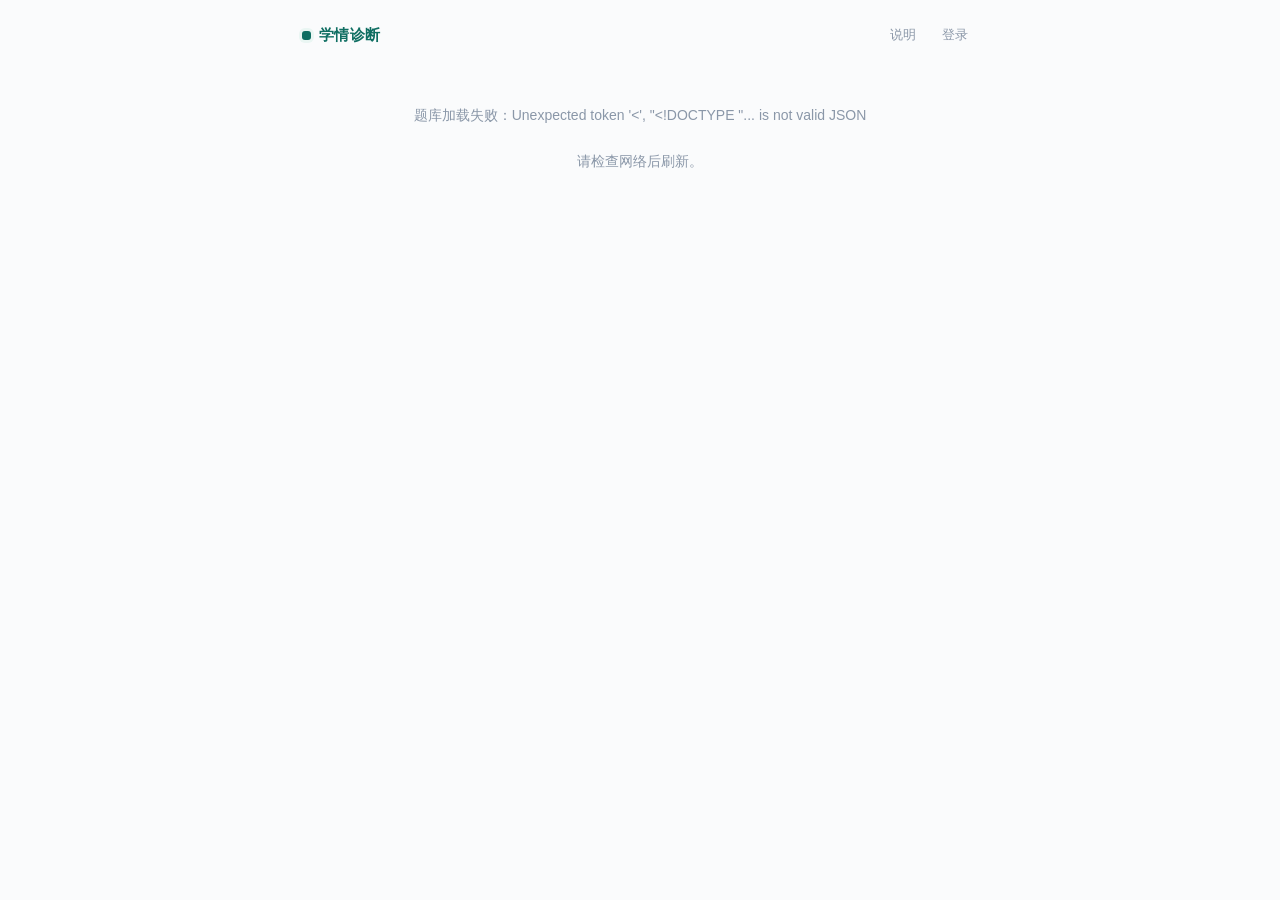
==== index.html @ 9cb0c368 "feat: 学情诊断首版 - 自建 UI：一屏一件事（选范围 → 答题 → 报告） - 沿用上游 cn-math-taxonomy 题库与诊断引擎 - 分享码：deflate + base64url，" ====
<!DOCTYPE html>
<html lang="zh-CN">
<head>
<meta charset="utf-8">
<meta name="viewport" content="width=device-width, initial-scale=1, viewport-fit=cover">
<title>学情诊断 · 中小学知识图谱</title>
<meta name="description" content="选一个章节，做几道题，顺着先修关系找到真正的薄弱根因，生成可分享的学习报告。">
<link rel="icon" href="data:image/svg+xml,%3Csvg xmlns='http://www.w3.org/2000/svg' viewBox='0 0 32 32'%3E%3Crect width='32' height='32' rx='8' fill='%230f6e62'/%3E%3Cpath d='M9 21V11h3.2l3.3 6 3.3-6H22v10h-2.6v-5.6l-2.6 4.8h-2.1l-2.6-4.8V21z' fill='white'/%3E%3C/svg%3E">
<link rel="stylesheet" href="assets/style.css">
</head>
<body>
<div id="bar"></div>

<div class="wrap">
  <div class="top">
    <div class="brand" id="home"><span class="dot"></span>学情诊断</div>
    <div class="right">
      <button class="linkbtn" id="btn-about">说明</button>
      <button class="linkbtn" id="btn-ac">登录</button>
    </div>
  </div>

  <!-- 加载 -->
  <div class="view on" id="v-load">
    <div class="loading"><div class="spin"></div>正在准备题库…</div>
  </div>

  <!-- 开始 -->
  <div class="view" id="v-home">
    <div class="hero">
      <h1>先找到卡在哪，<br>再决定练什么。</h1>
      <p>选一个章节做几道题。答错会顺着先修关系往回追，直到找到真正不会的那个点。</p>
    </div>

    <div class="sect">
      <div class="lbl">科目</div>
      <div class="subs" id="subs"></div>
    </div>

    <div class="sect">
      <div class="lbl">年级</div>
      <div class="grades" id="grades"></div>
    </div>

    <div class="sect" id="sect-chap" style="display:none">
      <div class="lbl">章节</div>
      <div class="chaps" id="chaps"></div>
    </div>

    <div class="cta">
      <button class="btn" id="btn-start" disabled>开始诊断</button>
      <div class="hint" id="hint">先选科目和年级</div>
    </div>
  </div>

  <!-- 答题 -->
  <div class="view" id="v-quiz">
    <div class="qwrap">
      <div class="qmeta">
        <span id="q-prog">第 1 题</span>
        <span class="chip" id="q-topic"></span>
      </div>
      <div class="qcard">
        <div class="qtopic" id="q-from"></div>
        <div class="qtext" id="q-text"></div>
        <div id="q-input"></div>
        <div class="acts" id="q-acts"></div>
        <div id="q-fb"></div>
      </div>
    </div>
  </div>

  <!-- 报告 -->
  <div class="view" id="v-report">
    <div class="rwrap" id="report"></div>
  </div>
</div>

<div class="toast" id="toast"></div>

<script src="assets/engine.js"></script>
<script src="assets/share.js"></script>
<script src="assets/app.js"></script>
</body>
</html>
---- assets/style.css ----
/* ============================================================
   数学知识图谱 · 样式
   设计原则：一屏一件事。留白优先，颜色克制，动效只服务于「理解当前在哪一步」。
   ============================================================ */

:root {
  --ink: #12181f;
  --ink-2: #48566a;
  --ink-3: #8a97a8;
  --line: #e6eaf0;
  --bg: #fafbfc;
  --card: #ffffff;
  --brand: #0f6e62;
  --brand-2: #149c8b;
  --brand-soft: #eaf6f3;
  --ok: #15803d;
  --ok-soft: #e8f6ec;
  --warn: #b45309;
  --warn-soft: #fdf3e3;
  --bad: #b91c1c;
  --bad-soft: #fdeceb;
  --r: 16px;
  --shadow: 0 1px 2px rgba(18,24,31,.04), 0 8px 28px rgba(18,24,31,.06);
  --shadow-lg: 0 4px 12px rgba(18,24,31,.06), 0 24px 60px rgba(18,24,31,.10);
  --serif: "Songti SC", "Noto Serif CJK SC", "Source Han Serif SC", serif;
}

* { box-sizing: border-box; -webkit-tap-highlight-color: transparent; }

html, body {
  margin: 0; padding: 0;
  background: var(--bg);
  color: var(--ink);
  font-family: -apple-system, BlinkMacSystemFont, "PingFang SC", "Hiragino Sans GB",
               "Microsoft YaHei", "Helvetica Neue", Arial, sans-serif;
  font-size: 16px; line-height: 1.65;
  -webkit-font-smoothing: antialiased;
}

/* 顶部极细进度条：答题时唯一的方向感来源 */
#bar {
  position: fixed; top: 0; left: 0; height: 2px; width: 0;
  background: linear-gradient(90deg, var(--brand), var(--brand-2));
  transition: width .45s cubic-bezier(.4,0,.2,1);
  z-index: 100;
}

.wrap { max-width: 720px; margin: 0 auto; padding: 0 22px; }

/* 顶部栏 */
.top {
  display: flex; align-items: center; justify-content: space-between;
  padding: 20px 0 4px;
}
.brand {
  font-size: 15px; font-weight: 600; letter-spacing: .02em; color: var(--brand);
  display: flex; align-items: center; gap: 8px; cursor: pointer;
}
.brand .dot {
  width: 9px; height: 9px; border-radius: 3px; background: var(--brand);
  box-shadow: 0 0 0 3px var(--brand-soft);
}
.top .right { display: flex; align-items: center; gap: 6px; }
.linkbtn {
  background: none; border: none; color: var(--ink-3); font-size: 13px;
  cursor: pointer; padding: 6px 10px; border-radius: 8px; font-family: inherit;
}
.linkbtn:hover { background: #f0f2f5; color: var(--ink-2); }

/* ---------- 视图切换 ---------- */
.view { display: none; animation: rise .38s cubic-bezier(.16,1,.3,1); }
.view.on { display: block; }
@keyframes rise {
  from { opacity: 0; transform: translateY(14px); }
  to   { opacity: 1; transform: none; }
}

/* ---------- 首页 ---------- */
.hero { padding: 44px 0 30px; }
.hero h1 {
  font-family: var(--serif);
  font-size: 34px; line-height: 1.35; font-weight: 600;
  margin: 0 0 12px; letter-spacing: -.01em;
}
.hero p { margin: 0; color: var(--ink-2); font-size: 15px; }

.sect { margin: 30px 0 0; }
.sect > .lbl {
  font-size: 12px; letter-spacing: .12em; color: var(--ink-3);
  text-transform: uppercase; margin-bottom: 12px; font-weight: 600;
}

/* 科目卡 */
.subs { display: grid; grid-template-columns: repeat(2, 1fr); gap: 12px; }
.sub {
  background: var(--card); border: 1px solid var(--line); border-radius: var(--r);
  padding: 18px; cursor: pointer; transition: all .2s ease; position: relative; overflow: hidden;
}
.sub:hover { border-color: var(--brand-2); transform: translateY(-2px); box-shadow: var(--shadow); }
.sub.on { border-color: var(--brand); background: var(--brand-soft); }
.sub .n { font-size: 19px; font-weight: 600; margin-bottom: 3px; font-family: var(--serif); }
.sub .c { font-size: 12.5px; color: var(--ink-3); }
.sub .badge {
  position: absolute; top: 14px; right: 14px; font-size: 11px;
  color: var(--brand); background: #fff; padding: 2px 7px; border-radius: 20px;
}

/* 年级条 */
.grades { display: flex; flex-wrap: wrap; gap: 8px; }
.g {
  padding: 8px 15px; border-radius: 22px; border: 1px solid var(--line);
  background: #fff; font-size: 14px; cursor: pointer; transition: all .18s;
  font-family: inherit; color: var(--ink-2);
}
.g:hover { border-color: var(--brand-2); color: var(--brand); }
.g.on { background: var(--brand); border-color: var(--brand); color: #fff; font-weight: 500; }

/* 章列表 */
.chaps { display: flex; flex-direction: column; gap: 8px; max-height: 340px; overflow-y: auto; padding-right: 4px; }
.chaps::-webkit-scrollbar { width: 5px; }
.chaps::-webkit-scrollbar-thumb { background: #d8dee7; border-radius: 3px; }
.ch {
  display: flex; align-items: center; gap: 12px; padding: 13px 15px;
  border: 1px solid var(--line); border-radius: 12px; background: #fff;
  cursor: pointer; transition: all .18s; text-align: left; font-family: inherit; font-size: 14px;
  color: var(--ink);
}
.ch:hover { border-color: var(--brand-2); background: #fbfdfd; }
.ch .idx { color: var(--ink-3); font-size: 12px; min-width: 20px; }
.ch .nm { flex: 1; }
.ch .ct { font-size: 12px; color: var(--ink-3); }

.cta {
  margin: 32px 0 60px; text-align: center;
}
.btn {
  background: var(--brand); color: #fff; border: none; border-radius: 30px;
  padding: 15px 44px; font-size: 16px; font-weight: 500; cursor: pointer;
  font-family: inherit; box-shadow: 0 6px 20px rgba(15,110,98,.24);
  transition: all .2s; letter-spacing: .02em;
}
.btn:hover { transform: translateY(-1px); box-shadow: 0 10px 28px rgba(15,110,98,.3); }
.btn:active { transform: none; }
.btn:disabled { background: #c8d0d8; box-shadow: none; cursor: not-allowed; transform: none; }
.btn.ghost {
  background: #fff; color: var(--brand); border: 1px solid var(--brand);
  box-shadow: none; padding: 13px 30px; font-size: 15px;
}
.btn.sm { padding: 10px 24px; font-size: 14px; }

.hint { font-size: 13px; color: var(--ink-3); margin-top: 14px; }

/* ---------- 答题 ---------- */
.qwrap { padding: 30px 0 60px; min-height: 78vh; display: flex; flex-direction: column; }
.qmeta { display: flex; align-items: center; justify-content: space-between; font-size: 12.5px; color: var(--ink-3); margin-bottom: 20px; }
.qmeta .chip { background: var(--brand-soft); color: var(--brand); padding: 3px 11px; border-radius: 20px; font-size: 12px; }

.qcard { background: #fff; border-radius: 20px; padding: 34px 30px; box-shadow: var(--shadow); flex: 1; display: flex; flex-direction: column; }
.qtopic { font-size: 12.5px; color: var(--brand); margin-bottom: 14px; font-weight: 500; }
.qtext { font-size: 21px; line-height: 1.6; margin: 0 0 26px; font-family: var(--serif); font-weight: 500; }

.ans {
  width: 100%; border: 1.5px solid var(--line); border-radius: 12px;
  padding: 14px 16px; font-size: 16px; font-family: inherit; color: var(--ink);
  outline: none; transition: border-color .18s; background: #fcfdfe;
}
.ans:focus { border-color: var(--brand); background: #fff; }
.ans::placeholder { color: #b6bfcb; }

/* 判断题的快速选项 */
.opts { display: flex; flex-direction: column; gap: 9px; margin-bottom: 8px; }
.opt {
  padding: 13px 17px; border: 1.5px solid var(--line); border-radius: 12px;
  background: #fff; cursor: pointer; font-size: 15px; text-align: left;
  font-family: inherit; color: var(--ink); transition: all .16s;
}
.opt:hover { border-color: var(--brand-2); background: #fbfdfd; }

.acts { display: flex; gap: 10px; margin-top: 22px; }
.acts .btn { flex: 1; }
.btn.minor { background: #fff; color: var(--ink-2); border: 1px solid var(--line); box-shadow: none; }
.btn.minor:hover { background: #f5f7f9; }

/* 判分反馈 */
.fb {
  margin-top: 20px; padding: 15px 17px; border-radius: 12px; font-size: 14.5px;
  animation: rise .3s ease;
}
.fb.ok { background: var(--ok-soft); color: var(--ok); }
.fb.no { background: var(--bad-soft); color: var(--bad); }
.fb .why { display: block; margin-top: 6px; font-size: 13.5px; opacity: .88; }

/* ---------- 报告 ---------- */
.rwrap { padding: 30px 0 70px; }
.rhead { text-align: center; margin-bottom: 34px; }
.rhead h2 { font-family: var(--serif); font-size: 27px; margin: 0 0 8px; font-weight: 600; }
.rhead .sub2 { color: var(--ink-3); font-size: 13.5px; }

/* 环形总览 */
.ring {
  display: flex; align-items: center; justify-content: center; gap: 34px;
  background: #fff; border-radius: 20px; padding: 28px; box-shadow: var(--shadow); margin-bottom: 20px;
  flex-wrap: wrap;
}
.ring svg { flex-shrink: 0; }
.ring .rnum { font-size: 30px; font-weight: 600; font-family: var(--serif); }
.ring .rlbl { font-size: 12px; color: var(--ink-3); }

.legend { display: flex; flex-direction: column; gap: 11px; min-width: 150px; }
.lg { display: flex; align-items: center; gap: 9px; font-size: 13.5px; }
.lg i { width: 9px; height: 9px; border-radius: 50%; display: block; }
.lg .v { margin-left: auto; font-weight: 600; font-variant-numeric: tabular-nums; }

/* 路径 */
.card { background: #fff; border-radius: 20px; padding: 26px; box-shadow: var(--shadow); margin-bottom: 18px; }
.card h3 { font-size: 15px; margin: 0 0 4px; font-weight: 600; display: flex; align-items: center; gap: 8px; }
.card .cap { font-size: 12.5px; color: var(--ink-3); margin: 0 0 18px; }

.steps { display: flex; flex-direction: column; gap: 2px; }
.step {
  display: flex; gap: 14px; padding: 13px 0; position: relative;
  border-bottom: 1px solid #f2f4f7;
}
.step:last-child { border-bottom: none; }
.step .no {
  width: 24px; height: 24px; border-radius: 50%; flex-shrink: 0;
  display: flex; align-items: center; justify-content: center;
  font-size: 11.5px; font-weight: 600; margin-top: 2px;
}
.step .bd { flex: 1; min-width: 0; }
.step .nm { font-size: 14.5px; font-weight: 500; }
.step .ds { font-size: 12.5px; color: var(--ink-3); margin-top: 2px; }
.step .tag {
  font-size: 11px; padding: 2px 8px; border-radius: 20px; margin-left: 8px;
  vertical-align: middle; font-weight: 500;
}
.step .gd { font-size: 11.5px; color: var(--ink-3); flex-shrink: 0; margin-top: 4px; }

.w  { background: var(--bad-soft); color: var(--bad); }
.s  { background: var(--warn-soft); color: var(--warn); }
.m  { background: var(--ok-soft); color: var(--ok); }
.u  { background: #eef1f5; color: var(--ink-3); }

/* 分享 */
.sharebox { background: #fff; border-radius: 20px; padding: 26px; box-shadow: var(--shadow); text-align: center; }
.sharebox input {
  width: 100%; padding: 12px 14px; border: 1px solid var(--line); border-radius: 10px;
  font-size: 12.5px; font-family: ui-monospace, monospace; color: var(--ink-2);
  background: #fafbfc; margin: 14px 0;
}

.toast {
  position: fixed; left: 50%; bottom: 34px; transform: translateX(-50%) translateY(20px);
  background: var(--ink); color: #fff; padding: 11px 22px; border-radius: 24px;
  font-size: 14px; opacity: 0; pointer-events: none; transition: all .28s; z-index: 200;
  box-shadow: 0 8px 24px rgba(0,0,0,.18);
}
.toast.on { opacity: 1; transform: translateX(-50%) translateY(0); }

/* 加载 */
.loading { text-align: center; padding: 90px 0; color: var(--ink-3); font-size: 14px; }
.spin {
  width: 26px; height: 26px; border: 2px solid var(--line); border-top-color: var(--brand);
  border-radius: 50%; margin: 0 auto 16px; animation: sp .8s linear infinite;
}
@keyframes sp { to { transform: rotate(360deg); } }

.empty { text-align: center; padding: 50px 20px; color: var(--ink-3); font-size: 14px; }

@media (max-width: 560px) {
  .hero h1 { font-size: 27px; }
  .subs { grid-template-columns: 1fr; }
  .ring { gap: 20px; padding: 22px; }
  .qtext { font-size: 19px; }
  .qcard { padding: 26px 20px; }
  .wrap { padding: 0 16px; }
}

@media print {
  .top, .sharebox, .cta, .acts { display: none !important; }
  .card { box-shadow: none; border: 1px solid var(--line); }
}
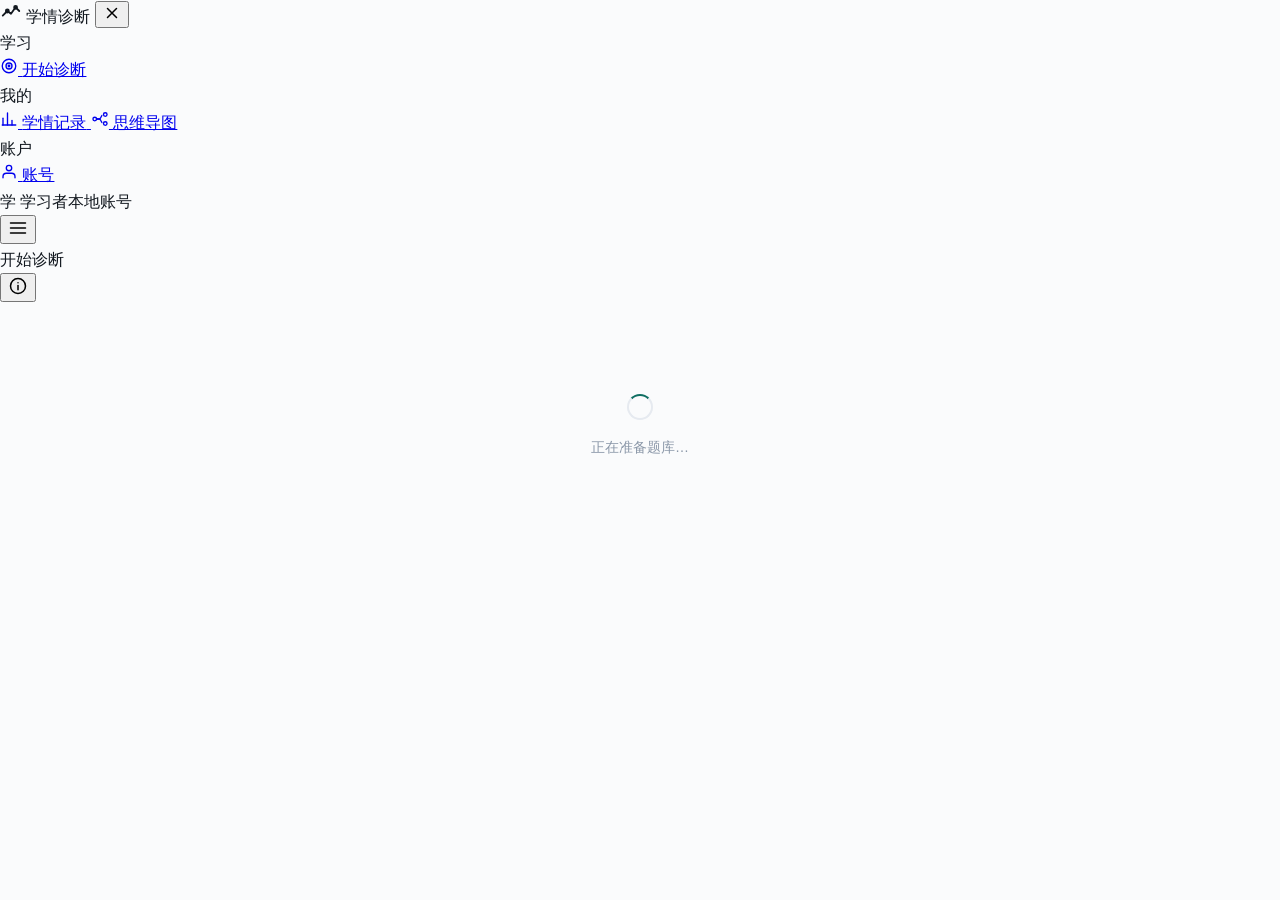
==== commit eb9d98db: "界面重构：Drive 风格侧边栏 + 学情记录/思维导图/账号三个页面" ====
--- a/index.html
+++ b/index.html
@@ -9,71 +9,211 @@
 <link rel="stylesheet" href="assets/style.css">
 </head>
 <body>
-<div id="bar"></div>
-
-<div class="wrap">
-  <div class="top">
-    <div class="brand" id="home"><span class="dot"></span>学情诊断</div>
-    <div class="right">
-      <button class="linkbtn" id="btn-about">说明</button>
-      <button class="linkbtn" id="btn-ac">登录</button>
-    </div>
-  </div>
-
-  <!-- 加载 -->
-  <div class="view on" id="v-load">
-    <div class="loading"><div class="spin"></div>正在准备题库…</div>
-  </div>
-
-  <!-- 开始 -->
-  <div class="view" id="v-home">
-    <div class="hero">
-      <h1>先找到卡在哪，<br>再决定练什么。</h1>
-      <p>选一个章节做几道题。答错会顺着先修关系往回追，直到找到真正不会的那个点。</p>
-    </div>
-
-    <div class="sect">
-      <div class="lbl">科目</div>
-      <div class="subs" id="subs"></div>
-    </div>
-
-    <div class="sect">
-      <div class="lbl">年级</div>
-      <div class="grades" id="grades"></div>
-    </div>
-
-    <div class="sect" id="sect-chap" style="display:none">
-      <div class="lbl">章节</div>
-      <div class="chaps" id="chaps"></div>
-    </div>
-
-    <div class="cta">
-      <button class="btn" id="btn-start" disabled>开始诊断</button>
-      <div class="hint" id="hint">先选科目和年级</div>
-    </div>
-  </div>
-
-  <!-- 答题 -->
-  <div class="view" id="v-quiz">
-    <div class="qwrap">
-      <div class="qmeta">
-        <span id="q-prog">第 1 题</span>
-        <span class="chip" id="q-topic"></span>
-      </div>
-      <div class="qcard">
-        <div class="qtopic" id="q-from"></div>
-        <div class="qtext" id="q-text"></div>
-        <div id="q-input"></div>
-        <div class="acts" id="q-acts"></div>
-        <div id="q-fb"></div>
-      </div>
-    </div>
-  </div>
-
-  <!-- 报告 -->
-  <div class="view" id="v-report">
-    <div class="rwrap" id="report"></div>
-  </div>
+<div class="app">
+
+  <!-- ===== 侧边栏 ===== -->
+  <aside class="sidebar" id="sidebar">
+    <div class="sidebar-header">
+      <span class="sidebar-logo">
+        <svg viewBox="0 0 24 24" width="22" height="22" fill="none" stroke="currentColor" stroke-width="2" stroke-linecap="round" stroke-linejoin="round">
+          <path d="M3 17l5-5 4 3 5-7 4 4"></path>
+          <circle cx="8" cy="12" r="1.6"></circle>
+          <circle cx="17" cy="8" r="1.6"></circle>
+        </svg>
+      </span>
+      <span class="sidebar-title">学情诊断</span>
+      <button class="sb-close" id="sb-close" aria-label="关闭菜单">
+        <svg viewBox="0 0 24 24" width="18" height="18" fill="none" stroke="currentColor" stroke-width="2" stroke-linecap="round"><path d="M18 6L6 18M6 6l12 12"></path></svg>
+      </button>
+    </div>
+
+    <nav class="sidebar-nav">
+      <div class="nav-section">
+        <div class="nav-section-title">学习</div>
+        <a class="nav-item" href="#/home" data-view="home">
+          <span class="nav-icon"><svg viewBox="0 0 24 24" width="18" height="18" fill="none" stroke="currentColor" stroke-width="1.8" stroke-linecap="round" stroke-linejoin="round"><circle cx="12" cy="12" r="9"></circle><circle cx="12" cy="12" r="4"></circle><circle cx="12" cy="12" r="1"></circle></svg></span>
+          <span>开始诊断</span>
+        </a>
+      </div>
+
+      <div class="nav-section">
+        <div class="nav-section-title">我的</div>
+        <a class="nav-item" href="#/records" data-view="records">
+          <span class="nav-icon"><svg viewBox="0 0 24 24" width="18" height="18" fill="none" stroke="currentColor" stroke-width="1.8" stroke-linecap="round" stroke-linejoin="round"><path d="M4 20V11"></path><path d="M10 20V4"></path><path d="M16 20v-6"></path><path d="M21 20H3"></path></svg></span>
+          <span>学情记录</span>
+          <span class="nav-badge" id="nav-badge-rec" hidden>0</span>
+        </a>
+        <a class="nav-item" href="#/mind" data-view="mind">
+          <span class="nav-icon"><svg viewBox="0 0 24 24" width="18" height="18" fill="none" stroke="currentColor" stroke-width="1.8" stroke-linecap="round" stroke-linejoin="round"><circle cx="5" cy="12" r="2.4"></circle><circle cx="19" cy="6" r="2.4"></circle><circle cx="19" cy="18" r="2.4"></circle><path d="M7.4 12h3.3c1.2 0 1.8-.6 2.2-1.6l1.6-3"></path><path d="M7.4 12h3.3c1.2 0 1.8.6 2.2 1.6l1.6 3"></path></svg></span>
+          <span>思维导图</span>
+        </a>
+      </div>
+
+      <div class="nav-section">
+        <div class="nav-section-title">账户</div>
+        <a class="nav-item" href="#/account" data-view="account">
+          <span class="nav-icon"><svg viewBox="0 0 24 24" width="18" height="18" fill="none" stroke="currentColor" stroke-width="1.8" stroke-linecap="round" stroke-linejoin="round"><path d="M20 21v-1.5A4.5 4.5 0 0 0 15.5 15h-7A4.5 4.5 0 0 0 4 19.5V21"></path><circle cx="12" cy="8" r="3.6"></circle></svg></span>
+          <span>账号</span>
+        </a>
+      </div>
+    </nav>
+
+    <div class="sidebar-footer">
+      <div class="user-info" id="sb-user" title="在账号页里改昵称">
+        <span class="avatar" id="sb-avatar">学</span>
+        <span class="u-txt"><span class="user-name" id="sb-name">学习者</span><span class="user-login" id="sb-sub">本地账号</span></span>
+      </div>
+    </div>
+  </aside>
+  <div class="sidebar-overlay" id="overlay"></div>
+
+  <!-- ===== 主区 ===== -->
+  <main class="main">
+    <div class="toolbar">
+      <button class="icon-btn sb-toggle" id="sb-toggle" aria-label="菜单">
+        <svg viewBox="0 0 24 24" width="20" height="20" fill="none" stroke="currentColor" stroke-width="1.8" stroke-linecap="round"><path d="M3 6h18M3 12h18M3 18h18"></path></svg>
+      </button>
+      <div class="crumb" id="crumb">开始诊断</div>
+      <div class="tb-right">
+        <button class="icon-btn" id="btn-about" aria-label="说明">
+          <svg viewBox="0 0 24 24" width="20" height="20" fill="none" stroke="currentColor" stroke-width="1.8" stroke-linecap="round" stroke-linejoin="round"><circle cx="12" cy="12" r="9"></circle><path d="M12 16.5v-5"></path><path d="M12 8.2h.01"></path></svg>
+        </button>
+      </div>
+    </div>
+
+    <div class="content" id="content">
+      <div id="bar"></div>
+
+      <!-- 加载 -->
+      <div class="view on" id="v-load">
+        <div class="loading"><div class="spin"></div>正在准备题库…</div>
+      </div>
+
+      <!-- 诊断首页 -->
+      <div class="view" id="v-home">
+        <div class="hero">
+          <h1>先找到卡在哪，<br>再决定练什么。</h1>
+          <p>选一个章节做几道题。答错会顺着先修关系往回追，直到找到真正不会的那个点。</p>
+        </div>
+
+        <div class="sect">
+          <div class="lbl">科目</div>
+          <div class="subs" id="subs"></div>
+        </div>
+
+        <div class="sect">
+          <div class="lbl">年级</div>
+          <div class="grades" id="grades"></div>
+        </div>
+
+        <div class="sect" id="sect-chap" style="display:none">
+          <div class="lbl">章节</div>
+          <div class="chaps" id="chaps"></div>
+        </div>
+
+        <div class="cta">
+          <button class="btn" id="btn-start" disabled>开始诊断</button>
+          <div class="hint" id="hint">先选科目和年级</div>
+        </div>
+      </div>
+
+      <!-- 答题 -->
+      <div class="view" id="v-quiz">
+        <div class="qwrap">
+          <div class="qmeta">
+            <span id="q-prog">第 1 题</span>
+            <span class="chip" id="q-topic"></span>
+          </div>
+          <div class="qcard">
+            <div class="qtopic" id="q-from"></div>
+            <div class="qtext" id="q-text"></div>
+            <div id="q-input"></div>
+            <div class="acts" id="q-acts"></div>
+            <div id="q-fb"></div>
+          </div>
+        </div>
+      </div>
+
+      <!-- 报告 -->
+      <div class="view" id="v-report">
+        <div class="rwrap" id="report"></div>
+      </div>
+
+      <!-- 学情记录 -->
+      <div class="view" id="v-records">
+        <div class="page-head">
+          <h2>我的学情记录</h2>
+          <p class="cap">每次诊断结束会自动存到这里，只保存在你自己的浏览器里。</p>
+        </div>
+        <div id="rec-list"></div>
+      </div>
+
+      <!-- 思维导图 -->
+      <div class="view" id="v-mind">
+        <div class="page-head">
+          <h2>思维导图</h2>
+          <p class="cap">选一个章节，看知识点之间的先修关系。箭头指向「需要先学会的」。</p>
+        </div>
+        <div class="mind-bar">
+          <select id="m-subj" class="sel"></select>
+          <select id="m-grade" class="sel"></select>
+          <select id="m-chap" class="sel"></select>
+        </div>
+        <div class="mind-legend">
+          <span><i class="d mastered"></i>已掌握</span>
+          <span><i class="d shaky"></i>不稳</span>
+          <span><i class="d weak"></i>薄弱</span>
+          <span><i class="d unknown"></i>未测</span>
+        </div>
+        <div class="mind-wrap" id="mind"></div>
+      </div>
+
+      <!-- 账号 -->
+      <div class="view" id="v-account">
+        <div class="page-head">
+          <h2>账号</h2>
+          <p class="cap">本地账号，不需要注册。换设备或清缓存会丢失，重要报告记得生成分享链接。</p>
+        </div>
+
+        <div class="card">
+          <div class="ac-row">
+            <span class="avatar lg" id="ac-avatar">学</span>
+            <div class="ac-fld">
+              <label for="ac-name">昵称</label>
+              <input id="ac-name" class="inp" maxlength="16" placeholder="给自己起个名字">
+            </div>
+          </div>
+          <div class="ac-note" id="ac-note">改完自动保存</div>
+        </div>
+
+        <div class="card">
+          <h3>学习概览</h3>
+          <div class="stats" id="ac-stats"></div>
+        </div>
+
+        <div class="card">
+          <h3>外观</h3>
+          <div class="opt-row">
+            <div class="bd"><div class="nm">深色模式</div><div class="ds" id="th-ds">跟随系统</div></div>
+            <div class="seg" id="th-seg">
+              <button data-th="auto" class="on">跟随</button>
+              <button data-th="light">浅色</button>
+              <button data-th="dark">深色</button>
+            </div>
+          </div>
+        </div>
+
+        <div class="card danger">
+          <h3>数据</h3>
+          <p class="cap">清空后无法恢复。</p>
+          <div class="acts">
+            <button class="btn sm ghost" id="ac-export">导出记录</button>
+            <button class="btn sm danger" id="ac-clear">清空学情记录</button>
+          </div>
+        </div>
+      </div>
+    </div>
+  </main>
 </div>
 
 <div class="toast" id="toast"></div>
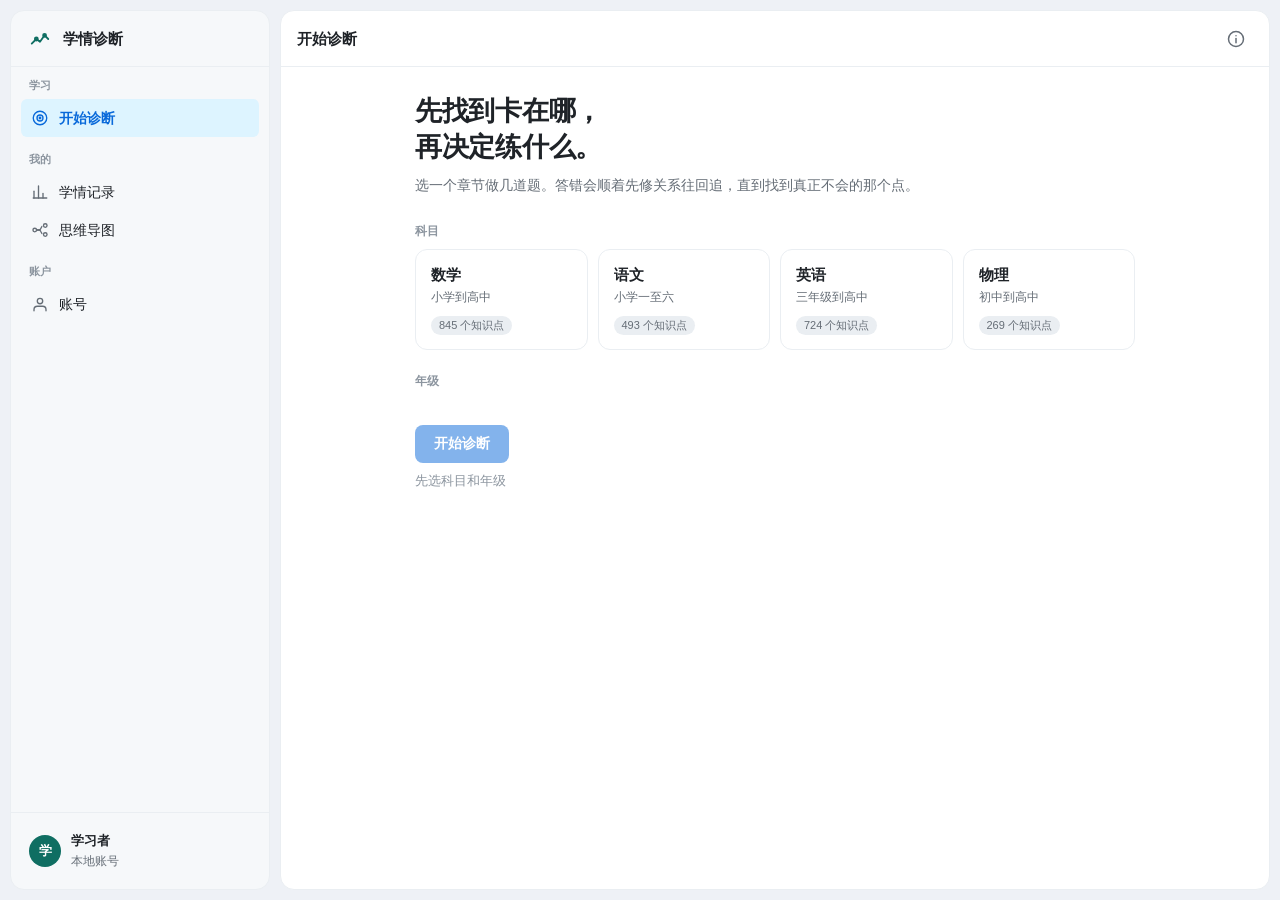
==== commit 86a8e6a5: "思维导图：可缩放平移 + 全屏 + 层带配色" ====
--- a/index.html
+++ b/index.html
@@ -165,7 +165,25 @@
           <span><i class="d weak"></i>薄弱</span>
           <span><i class="d unknown"></i>未测</span>
         </div>
-        <div class="mind-wrap" id="mind"></div>
+        <div class="mind-wrap" id="mind">
+          <div class="mind-canvas" id="mind-canvas"></div>
+          <div class="mind-hint">滚轮缩放 · 拖动平移 · 双击放大 · 点节点看先修</div>
+          <div class="mind-ctrl">
+            <button class="mc" id="m-out" type="button" aria-label="缩小" title="缩小">
+              <svg viewBox="0 0 24 24" width="16" height="16" fill="none" stroke="currentColor" stroke-width="2" stroke-linecap="round"><path d="M5 12h14"></path></svg>
+            </button>
+            <span class="mc-zoom" id="mind-zoom">100%</span>
+            <button class="mc" id="m-in" type="button" aria-label="放大" title="放大">
+              <svg viewBox="0 0 24 24" width="16" height="16" fill="none" stroke="currentColor" stroke-width="2" stroke-linecap="round"><path d="M12 5v14"></path><path d="M5 12h14"></path></svg>
+            </button>
+            <span class="mc-sep"></span>
+            <button class="mc wide" id="m-fit" type="button" title="适应窗口">适应</button>
+            <button class="mc wide" id="m-fs" type="button" title="全屏">
+              <svg class="i-fs" viewBox="0 0 24 24" width="16" height="16" fill="none" stroke="currentColor" stroke-width="1.9" stroke-linecap="round" stroke-linejoin="round"><path d="M4 9V4h5"></path><path d="M20 9V4h-5"></path><path d="M4 15v5h5"></path><path d="M20 15v5h-5"></path></svg>
+              <svg class="i-ex" viewBox="0 0 24 24" width="16" height="16" fill="none" stroke="currentColor" stroke-width="1.9" stroke-linecap="round" stroke-linejoin="round"><path d="M9 4v5H4"></path><path d="M15 4v5h5"></path><path d="M9 20v-5H4"></path><path d="M15 20v-5h5"></path></svg>
+            </button>
+          </div>
+        </div>
       </div>
 
       <!-- 账号 -->
--- a/assets/style.css
+++ b/assets/style.css
@@ -1,15 +1,37 @@
 /* ============================================================
-   数学知识图谱 · 样式
-   设计原则：一屏一件事。留白优先，颜色克制，动效只服务于「理解当前在哪一步」。
+   学情诊断 · 样式
+   界面语言对齐 GitHub Drive：外框留白、圆角面板、260px 侧边栏、
+   移动端抽屉。配色保留本项目的墨绿作为品牌识别。
+   原则：一屏一件事，留白优先，颜色克制，零 emoji。
    ============================================================ */
 
 :root {
-  --ink: #12181f;
-  --ink-2: #48566a;
-  --ink-3: #8a97a8;
-  --line: #e6eaf0;
-  --bg: #fafbfc;
-  --card: #ffffff;
+  /* Drive 设计语言变量 */
+  --bg-primary: #ffffff;
+  --bg-secondary: #f6f8fa;
+  --bg-tertiary: #eaeef2;
+  --bg-hover: #f3f4f6;
+  --text-primary: #1f2328;
+  --text-secondary: #656d76;
+  --text-tertiary: #8c959f;
+  --border-color: #d0d7de;
+  --border-light: #eaeef2;
+  --accent-color: #0969da;
+  --accent-hover: #0860c7;
+  --accent-light: #ddf4ff;
+  --danger-color: #cf222e;
+  --success-color: #1a7f37;
+  --warning-color: #9a6700;
+  --radius-sm: 6px;
+  --radius-md: 8px;
+  --radius-lg: 12px;
+  --sidebar-width: 260px;
+  --frame-pad: 10px;
+  --frame-bg: #eef1f6;
+  --panel-radius: 14px;
+  --toolbar-h: 56px;
+
+  /* 本项目的语义色 */
   --brand: #0f6e62;
   --brand-2: #149c8b;
   --brand-soft: #eaf6f3;
@@ -19,264 +41,592 @@
   --warn-soft: #fdf3e3;
   --bad: #b91c1c;
   --bad-soft: #fdeceb;
-  --r: 16px;
-  --shadow: 0 1px 2px rgba(18,24,31,.04), 0 8px 28px rgba(18,24,31,.06);
-  --shadow-lg: 0 4px 12px rgba(18,24,31,.06), 0 24px 60px rgba(18,24,31,.10);
-  --serif: "Songti SC", "Noto Serif CJK SC", "Source Han Serif SC", serif;
+  --untested: #c8cfd8;
+
+  --t-3: .18s;
+  --t-4: .28s;
+  --hm-std: cubic-bezier(.4, 0, .2, 1);
+}
+
+body.dark-mode {
+  --bg-primary: #0d1117;
+  --bg-secondary: #161b22;
+  --bg-tertiary: #21262d;
+  --bg-hover: #1c2128;
+  --text-primary: #e6edf3;
+  --text-secondary: #9198a1;
+  --text-tertiary: #6e7681;
+  --border-color: #30363d;
+  --border-light: #21262d;
+  --accent-color: #58a6ff;
+  --accent-hover: #79b8ff;
+  --accent-light: #0c2d6b;
+  --danger-color: #f85149;
+  --success-color: #3fb950;
+  --warning-color: #d29922;
+  --frame-bg: #010409;
+  --brand: #2ea89b;
+  --brand-2: #3fbdb0;
+  --brand-soft: #102b28;
+  --ok: #3fb950;
+  --ok-soft: #102b1a;
+  --warn: #d29922;
+  --warn-soft: #2b2210;
+  --bad: #f85149;
+  --bad-soft: #2b1618;
+  --untested: #30363d;
 }
 
 * { box-sizing: border-box; -webkit-tap-highlight-color: transparent; }
 
 html, body {
   margin: 0; padding: 0;
-  background: var(--bg);
-  color: var(--ink);
+  height: 100%;
+  background: var(--frame-bg);
+  color: var(--text-primary);
   font-family: -apple-system, BlinkMacSystemFont, "PingFang SC", "Hiragino Sans GB",
                "Microsoft YaHei", "Helvetica Neue", Arial, sans-serif;
-  font-size: 16px; line-height: 1.65;
+  font-size: 15px; line-height: 1.6;
   -webkit-font-smoothing: antialiased;
-}
-
-/* 顶部极细进度条：答题时唯一的方向感来源 */
+  overflow: hidden;
+}
+
+/* ===== 外框布局 ===== */
+.app {
+  display: flex;
+  height: 100%;
+  padding: var(--frame-pad);
+  gap: var(--frame-pad);
+  background: var(--frame-bg);
+}
+
+/* ===== 侧边栏 ===== */
+.sidebar {
+  width: var(--sidebar-width);
+  flex-shrink: 0;
+  background: var(--bg-secondary);
+  border: 1px solid var(--border-light);
+  border-radius: var(--panel-radius);
+  display: flex;
+  flex-direction: column;
+  overflow: hidden;
+}
+
+.sidebar-header {
+  height: var(--toolbar-h);
+  padding: 0 14px 0 16px;
+  display: flex;
+  align-items: center;
+  gap: 10px;
+  border-bottom: 1px solid var(--border-light);
+}
+.sidebar-logo {
+  color: var(--brand);
+  display: flex; align-items: center;
+  width: 26px; height: 26px;
+  justify-content: center;
+}
+.sidebar-title { font-weight: 700; font-size: 15px; letter-spacing: .01em; }
+.sb-close {
+  display: none;
+  margin-left: auto;
+  background: none; border: 0; cursor: pointer;
+  color: var(--text-secondary);
+  padding: 6px; border-radius: var(--radius-sm);
+  line-height: 0;
+}
+.sb-close:hover { background: var(--bg-hover); color: var(--text-primary); }
+
+.sidebar-nav { flex: 1; overflow-y: auto; padding: 10px 0; }
+.nav-section { margin-bottom: 14px; padding: 0 10px; }
+.nav-section-title {
+  font-size: 11px; font-weight: 600; letter-spacing: .04em;
+  color: var(--text-tertiary);
+  padding: 0 8px; margin-bottom: 4px;
+}
+.nav-item {
+  display: flex; align-items: center; gap: 10px;
+  padding: 8px 10px;
+  border-radius: var(--radius-sm);
+  color: var(--text-primary);
+  text-decoration: none;
+  font-size: 14px;
+  cursor: pointer;
+  transition: background var(--t-3) var(--hm-std);
+}
+.nav-item:hover { background: var(--bg-hover); }
+.nav-item.active { background: var(--accent-light); color: var(--accent-color); font-weight: 600; }
+.nav-icon { display: flex; align-items: center; color: var(--text-secondary); line-height: 0; }
+.nav-item.active .nav-icon { color: var(--accent-color); }
+.nav-badge {
+  margin-left: auto;
+  min-width: 18px; height: 18px; padding: 0 5px;
+  border-radius: 9px;
+  background: var(--bg-tertiary);
+  color: var(--text-secondary);
+  font-size: 11px; font-weight: 600;
+  display: flex; align-items: center; justify-content: center;
+}
+.nav-item.active .nav-badge { background: var(--accent-color); color: #fff; }
+/* [hidden] 必须自己声明：UA 样式的 display:none 会被上面的 display:flex 盖掉 */
+.nav-badge[hidden] { display: none; }
+
+.sidebar-footer { padding: 10px; border-top: 1px solid var(--border-light); }
+.user-info {
+  display: flex; align-items: center; gap: 10px;
+  padding: 8px; border-radius: var(--radius-sm);
+  cursor: pointer;
+  transition: background var(--t-3) var(--hm-std);
+}
+.user-info:hover { background: var(--bg-hover); }
+.avatar {
+  width: 32px; height: 32px; flex-shrink: 0;
+  border-radius: 50%;
+  background: var(--brand); color: #fff;
+  display: flex; align-items: center; justify-content: center;
+  font-size: 13px; font-weight: 600;
+}
+.avatar.lg { width: 48px; height: 48px; font-size: 17px; }
+.u-txt { display: flex; flex-direction: column; min-width: 0; }
+.user-name { font-weight: 600; font-size: 13px; overflow: hidden; text-overflow: ellipsis; white-space: nowrap; }
+.user-login { font-size: 12px; color: var(--text-secondary); }
+
+.sidebar-overlay {
+  display: none;
+  position: fixed; inset: 0;
+  background: rgba(0, 0, 0, .4);
+  z-index: 99;
+  opacity: 0;
+  transition: opacity var(--t-3) var(--hm-std);
+}
+.sidebar-overlay.active { display: block; opacity: 1; }
+
+/* ===== 主区 ===== */
+.main {
+  flex: 1;
+  min-width: 0;
+  display: flex; flex-direction: column;
+  background: var(--bg-primary);
+  border: 1px solid var(--border-light);
+  border-radius: var(--panel-radius);
+  overflow: hidden;
+}
+
+.toolbar {
+  height: var(--toolbar-h);
+  flex-shrink: 0;
+  display: flex; align-items: center; gap: 10px;
+  padding: 0 16px;
+  border-bottom: 1px solid var(--border-light);
+}
+.icon-btn {
+  display: flex; align-items: center; justify-content: center;
+  width: 34px; height: 34px;
+  background: none; border: 0; border-radius: var(--radius-sm);
+  color: var(--text-secondary); cursor: pointer; line-height: 0;
+  transition: background var(--t-3) var(--hm-std);
+}
+.icon-btn:hover { background: var(--bg-hover); color: var(--text-primary); }
+.sb-toggle { display: none; }
+.crumb { font-weight: 600; font-size: 15px; }
+.tb-right { margin-left: auto; display: flex; gap: 4px; }
+
+.content {
+  flex: 1;
+  overflow-y: auto;
+  position: relative;
+  -webkit-overflow-scrolling: touch;
+}
+.view { display: none; padding: 26px 30px 60px; max-width: 780px; margin: 0 auto; }
+.view.on { display: block; }
+
+/* ===== 顶部进度条 ===== */
 #bar {
   position: fixed; top: 0; left: 0; height: 2px; width: 0;
   background: linear-gradient(90deg, var(--brand), var(--brand-2));
-  transition: width .45s cubic-bezier(.4,0,.2,1);
+  transition: width .45s var(--hm-std);
   z-index: 100;
 }
 
-.wrap { max-width: 720px; margin: 0 auto; padding: 0 22px; }
-
-/* 顶部栏 */
-.top {
-  display: flex; align-items: center; justify-content: space-between;
-  padding: 20px 0 4px;
-}
-.brand {
-  font-size: 15px; font-weight: 600; letter-spacing: .02em; color: var(--brand);
-  display: flex; align-items: center; gap: 8px; cursor: pointer;
-}
-.brand .dot {
-  width: 9px; height: 9px; border-radius: 3px; background: var(--brand);
-  box-shadow: 0 0 0 3px var(--brand-soft);
-}
-.top .right { display: flex; align-items: center; gap: 6px; }
+/* ===== 通用件 ===== */
+.page-head { margin-bottom: 20px; }
+.page-head h2 { margin: 0 0 6px; font-size: 20px; font-weight: 700; }
+.cap { margin: 0; color: var(--text-secondary); font-size: 13px; }
+
+.card {
+  background: var(--bg-primary);
+  border: 1px solid var(--border-light);
+  border-radius: var(--radius-lg);
+  padding: 18px 20px;
+  margin-bottom: 16px;
+}
+.card h3 { margin: 0 0 4px; font-size: 15px; font-weight: 700; }
+.card.danger { border-color: color-mix(in srgb, var(--danger-color) 35%, var(--border-light)); }
+
+.btn {
+  background: var(--accent-color); color: #fff;
+  border: 1px solid transparent;
+  border-radius: var(--radius-md);
+  padding: 9px 18px;
+  font-size: 14px; font-weight: 600; font-family: inherit;
+  cursor: pointer;
+  transition: background var(--t-3) var(--hm-std);
+}
+.btn:hover { background: var(--accent-hover); }
+.btn:disabled { opacity: .5; cursor: not-allowed; }
+.btn.sm { padding: 6px 13px; font-size: 13px; }
+.btn.ghost { background: transparent; color: var(--text-primary); border-color: var(--border-color); }
+.btn.ghost:hover { background: var(--bg-hover); }
+.btn.danger { background: var(--danger-color); }
+.btn.danger:hover { background: var(--danger-color); opacity: .85; }
+.btn.minor { background: transparent; color: var(--text-secondary); border-color: var(--border-color); }
+.btn.minor:hover { background: var(--bg-hover); }
+.acts { display: flex; gap: 10px; flex-wrap: wrap; align-items: center; }
 .linkbtn {
-  background: none; border: none; color: var(--ink-3); font-size: 13px;
-  cursor: pointer; padding: 6px 10px; border-radius: 8px; font-family: inherit;
-}
-.linkbtn:hover { background: #f0f2f5; color: var(--ink-2); }
-
-/* ---------- 视图切换 ---------- */
-.view { display: none; animation: rise .38s cubic-bezier(.16,1,.3,1); }
-.view.on { display: block; }
-@keyframes rise {
-  from { opacity: 0; transform: translateY(14px); }
-  to   { opacity: 1; transform: none; }
-}
-
-/* ---------- 首页 ---------- */
-.hero { padding: 44px 0 30px; }
+  background: none; border: 0; cursor: pointer;
+  color: var(--accent-color); font-size: 13px; font-family: inherit;
+  padding: 4px 6px; border-radius: var(--radius-sm);
+}
+.linkbtn:hover { text-decoration: underline; }
+
+.inp, .sel {
+  font-family: inherit; font-size: 14px;
+  padding: 8px 11px;
+  border: 1px solid var(--border-color);
+  border-radius: var(--radius-md);
+  background: var(--bg-primary);
+  color: var(--text-primary);
+  outline: none;
+}
+.inp:focus, .sel:focus { border-color: var(--accent-color); box-shadow: 0 0 0 3px var(--accent-light); }
+.sel { cursor: pointer; }
+
+.empty {
+  text-align: center; padding: 56px 20px;
+  color: var(--text-secondary);
+}
+.loading { text-align: center; padding: 80px 20px; color: var(--text-secondary); }
+.spin {
+  width: 26px; height: 26px; margin: 0 auto 14px;
+  border: 2.5px solid var(--border-color);
+  border-top-color: var(--brand);
+  border-radius: 50%;
+  animation: sp .8s linear infinite;
+}
+@keyframes sp { to { transform: rotate(360deg); } }
+
+.toast {
+  position: fixed; left: 50%; bottom: 32px;
+  transform: translate(-50%, 14px);
+  background: var(--text-primary); color: var(--bg-primary);
+  padding: 10px 18px; border-radius: 20px;
+  font-size: 13px; font-weight: 500;
+  opacity: 0; pointer-events: none; z-index: 200;
+  transition: all var(--t-3) var(--hm-std);
+  max-width: 88vw; text-align: center;
+}
+.toast.on { opacity: 1; transform: translate(-50%, 0); }
+
+/* ===== 诊断首页 ===== */
+.hero { margin-bottom: 26px; }
 .hero h1 {
-  font-family: var(--serif);
-  font-size: 34px; line-height: 1.35; font-weight: 600;
-  margin: 0 0 12px; letter-spacing: -.01em;
-}
-.hero p { margin: 0; color: var(--ink-2); font-size: 15px; }
-
-.sect { margin: 30px 0 0; }
-.sect > .lbl {
-  font-size: 12px; letter-spacing: .12em; color: var(--ink-3);
-  text-transform: uppercase; margin-bottom: 12px; font-weight: 600;
-}
-
-/* 科目卡 */
-.subs { display: grid; grid-template-columns: repeat(2, 1fr); gap: 12px; }
+  margin: 0 0 8px;
+  font-size: 27px; line-height: 1.35; font-weight: 700;
+  letter-spacing: -.01em;
+}
+.hero p { margin: 0; color: var(--text-secondary); font-size: 14px; max-width: 46em; }
+
+.sect { margin-bottom: 22px; }
+.lbl {
+  font-size: 12px; font-weight: 600; color: var(--text-tertiary);
+  margin-bottom: 8px; letter-spacing: .02em;
+}
+.subs { display: grid; grid-template-columns: repeat(auto-fill, minmax(150px, 1fr)); gap: 10px; }
 .sub {
-  background: var(--card); border: 1px solid var(--line); border-radius: var(--r);
-  padding: 18px; cursor: pointer; transition: all .2s ease; position: relative; overflow: hidden;
-}
-.sub:hover { border-color: var(--brand-2); transform: translateY(-2px); box-shadow: var(--shadow); }
+  border: 1px solid var(--border-light);
+  border-radius: var(--radius-lg);
+  padding: 13px 15px;
+  cursor: pointer; background: var(--bg-primary);
+  transition: border-color var(--t-3) var(--hm-std), background var(--t-3) var(--hm-std);
+}
+.sub:hover { border-color: var(--border-color); background: var(--bg-secondary); }
 .sub.on { border-color: var(--brand); background: var(--brand-soft); }
-.sub .n { font-size: 19px; font-weight: 600; margin-bottom: 3px; font-family: var(--serif); }
-.sub .c { font-size: 12.5px; color: var(--ink-3); }
+.sub .n { font-weight: 700; font-size: 15px; }
+.sub .c { font-size: 12px; color: var(--text-secondary); margin-top: 1px; }
 .sub .badge {
-  position: absolute; top: 14px; right: 14px; font-size: 11px;
-  color: var(--brand); background: #fff; padding: 2px 7px; border-radius: 20px;
-}
-
-/* 年级条 */
+  display: inline-block; margin-top: 8px;
+  font-size: 11px; color: var(--text-secondary);
+  background: var(--bg-tertiary); border-radius: 20px; padding: 1px 8px;
+}
+.sub.on .badge { background: rgba(255, 255, 255, .7); color: var(--brand); }
+body.dark-mode .sub.on .badge { background: rgba(255, 255, 255, .08); color: var(--brand-2); }
+
 .grades { display: flex; flex-wrap: wrap; gap: 8px; }
 .g {
-  padding: 8px 15px; border-radius: 22px; border: 1px solid var(--line);
-  background: #fff; font-size: 14px; cursor: pointer; transition: all .18s;
-  font-family: inherit; color: var(--ink-2);
-}
-.g:hover { border-color: var(--brand-2); color: var(--brand); }
-.g.on { background: var(--brand); border-color: var(--brand); color: #fff; font-weight: 500; }
-
-/* 章列表 */
-.chaps { display: flex; flex-direction: column; gap: 8px; max-height: 340px; overflow-y: auto; padding-right: 4px; }
-.chaps::-webkit-scrollbar { width: 5px; }
-.chaps::-webkit-scrollbar-thumb { background: #d8dee7; border-radius: 3px; }
+  padding: 7px 15px; border-radius: 20px;
+  border: 1px solid var(--border-light);
+  background: var(--bg-primary); color: var(--text-primary);
+  font-size: 13px; font-family: inherit; cursor: pointer;
+  transition: all var(--t-3) var(--hm-std);
+}
+.g:hover { border-color: var(--border-color); background: var(--bg-secondary); }
+.g.on { background: var(--brand); border-color: var(--brand); color: #fff; font-weight: 600; }
+
+.chaps { display: flex; flex-direction: column; gap: 6px; }
 .ch {
-  display: flex; align-items: center; gap: 12px; padding: 13px 15px;
-  border: 1px solid var(--line); border-radius: 12px; background: #fff;
-  cursor: pointer; transition: all .18s; text-align: left; font-family: inherit; font-size: 14px;
-  color: var(--ink);
-}
-.ch:hover { border-color: var(--brand-2); background: #fbfdfd; }
-.ch .idx { color: var(--ink-3); font-size: 12px; min-width: 20px; }
-.ch .nm { flex: 1; }
-.ch .ct { font-size: 12px; color: var(--ink-3); }
-
-.cta {
-  margin: 32px 0 60px; text-align: center;
-}
-.btn {
-  background: var(--brand); color: #fff; border: none; border-radius: 30px;
-  padding: 15px 44px; font-size: 16px; font-weight: 500; cursor: pointer;
-  font-family: inherit; box-shadow: 0 6px 20px rgba(15,110,98,.24);
-  transition: all .2s; letter-spacing: .02em;
-}
-.btn:hover { transform: translateY(-1px); box-shadow: 0 10px 28px rgba(15,110,98,.3); }
-.btn:active { transform: none; }
-.btn:disabled { background: #c8d0d8; box-shadow: none; cursor: not-allowed; transform: none; }
-.btn.ghost {
-  background: #fff; color: var(--brand); border: 1px solid var(--brand);
-  box-shadow: none; padding: 13px 30px; font-size: 15px;
-}
-.btn.sm { padding: 10px 24px; font-size: 14px; }
-
-.hint { font-size: 13px; color: var(--ink-3); margin-top: 14px; }
-
-/* ---------- 答题 ---------- */
-.qwrap { padding: 30px 0 60px; min-height: 78vh; display: flex; flex-direction: column; }
-.qmeta { display: flex; align-items: center; justify-content: space-between; font-size: 12.5px; color: var(--ink-3); margin-bottom: 20px; }
-.qmeta .chip { background: var(--brand-soft); color: var(--brand); padding: 3px 11px; border-radius: 20px; font-size: 12px; }
-
-.qcard { background: #fff; border-radius: 20px; padding: 34px 30px; box-shadow: var(--shadow); flex: 1; display: flex; flex-direction: column; }
-.qtopic { font-size: 12.5px; color: var(--brand); margin-bottom: 14px; font-weight: 500; }
-.qtext { font-size: 21px; line-height: 1.6; margin: 0 0 26px; font-family: var(--serif); font-weight: 500; }
-
+  display: flex; align-items: center; gap: 12px;
+  padding: 10px 14px; border-radius: var(--radius-md);
+  border: 1px solid var(--border-light);
+  background: var(--bg-primary); color: var(--text-primary);
+  font-size: 14px; font-family: inherit; cursor: pointer; text-align: left;
+  transition: background var(--t-3) var(--hm-std);
+}
+.ch:hover { background: var(--bg-secondary); }
+.ch .idx {
+  width: 22px; height: 22px; flex-shrink: 0;
+  border-radius: 50%; background: var(--bg-tertiary);
+  color: var(--text-secondary);
+  font-size: 11px; font-weight: 600;
+  display: flex; align-items: center; justify-content: center;
+}
+.ch .nm { flex: 1; min-width: 0; overflow: hidden; text-overflow: ellipsis; white-space: nowrap; }
+.ch .ct { font-size: 12px; color: var(--text-tertiary); flex-shrink: 0; }
+
+.cta { margin-top: 26px; }
+.hint { margin-top: 8px; font-size: 13px; color: var(--text-tertiary); }
+
+/* ===== 答题 ===== */
+.qwrap { max-width: 620px; }
+.qmeta { display: flex; align-items: center; gap: 10px; margin-bottom: 12px; font-size: 13px; color: var(--text-secondary); }
+.chip {
+  background: var(--bg-tertiary); border-radius: 20px;
+  padding: 2px 10px; font-size: 12px;
+}
+.chip.again { background: var(--warn-soft); color: var(--warn); font-weight: 600; }
+.qcard {
+  border: 1px solid var(--border-light);
+  border-radius: var(--radius-lg);
+  padding: 22px 24px;
+  background: var(--bg-primary);
+}
+.qtopic { font-size: 12px; color: var(--text-tertiary); margin-bottom: 6px; }
+.qtext { font-size: 18px; font-weight: 600; line-height: 1.55; margin-bottom: 18px; }
+.opts { display: flex; flex-direction: column; gap: 8px; }
+.opt {
+  text-align: left; padding: 11px 15px;
+  border: 1px solid var(--border-color); border-radius: var(--radius-md);
+  background: var(--bg-primary); color: var(--text-primary);
+  font-size: 14px; font-family: inherit; cursor: pointer;
+  transition: all var(--t-3) var(--hm-std);
+}
+.opt:hover { border-color: var(--accent-color); background: var(--accent-light); }
 .ans {
-  width: 100%; border: 1.5px solid var(--line); border-radius: 12px;
-  padding: 14px 16px; font-size: 16px; font-family: inherit; color: var(--ink);
-  outline: none; transition: border-color .18s; background: #fcfdfe;
-}
-.ans:focus { border-color: var(--brand); background: #fff; }
-.ans::placeholder { color: #b6bfcb; }
-
-/* 判断题的快速选项 */
-.opts { display: flex; flex-direction: column; gap: 9px; margin-bottom: 8px; }
-.opt {
-  padding: 13px 17px; border: 1.5px solid var(--line); border-radius: 12px;
-  background: #fff; cursor: pointer; font-size: 15px; text-align: left;
-  font-family: inherit; color: var(--ink); transition: all .16s;
-}
-.opt:hover { border-color: var(--brand-2); background: #fbfdfd; }
-
-.acts { display: flex; gap: 10px; margin-top: 22px; }
-.acts .btn { flex: 1; }
-.btn.minor { background: #fff; color: var(--ink-2); border: 1px solid var(--line); box-shadow: none; }
-.btn.minor:hover { background: #f5f7f9; }
-
-/* 判分反馈 */
+  width: 100%; font-family: inherit; font-size: 15px;
+  padding: 11px 14px;
+  border: 1px solid var(--border-color); border-radius: var(--radius-md);
+  background: var(--bg-primary); color: var(--text-primary); outline: none;
+}
+.ans:focus { border-color: var(--accent-color); box-shadow: 0 0 0 3px var(--accent-light); }
+.qcard .acts { margin-top: 16px; }
 .fb {
-  margin-top: 20px; padding: 15px 17px; border-radius: 12px; font-size: 14.5px;
-  animation: rise .3s ease;
+  margin-top: 16px; padding: 12px 15px;
+  border-radius: var(--radius-md); font-size: 14px; font-weight: 600;
 }
 .fb.ok { background: var(--ok-soft); color: var(--ok); }
 .fb.no { background: var(--bad-soft); color: var(--bad); }
-.fb .why { display: block; margin-top: 6px; font-size: 13.5px; opacity: .88; }
-
-/* ---------- 报告 ---------- */
-.rwrap { padding: 30px 0 70px; }
-.rhead { text-align: center; margin-bottom: 34px; }
-.rhead h2 { font-family: var(--serif); font-size: 27px; margin: 0 0 8px; font-weight: 600; }
-.rhead .sub2 { color: var(--ink-3); font-size: 13.5px; }
-
-/* 环形总览 */
+.fb .why { display: block; margin-top: 5px; font-weight: 400; font-size: 13px; color: var(--text-secondary); line-height: 1.6; }
+
+/* ===== 报告 ===== */
+.rhead h2 { margin: 0 0 4px; font-size: 19px; font-weight: 700; }
+.rhead .sub2 { color: var(--text-secondary); font-size: 13px; }
 .ring {
-  display: flex; align-items: center; justify-content: center; gap: 34px;
-  background: #fff; border-radius: 20px; padding: 28px; box-shadow: var(--shadow); margin-bottom: 20px;
-  flex-wrap: wrap;
-}
-.ring svg { flex-shrink: 0; }
-.ring .rnum { font-size: 30px; font-weight: 600; font-family: var(--serif); }
-.ring .rlbl { font-size: 12px; color: var(--ink-3); }
-
-.legend { display: flex; flex-direction: column; gap: 11px; min-width: 150px; }
-.lg { display: flex; align-items: center; gap: 9px; font-size: 13.5px; }
-.lg i { width: 9px; height: 9px; border-radius: 50%; display: block; }
-.lg .v { margin-left: auto; font-weight: 600; font-variant-numeric: tabular-nums; }
-
-/* 路径 */
-.card { background: #fff; border-radius: 20px; padding: 26px; box-shadow: var(--shadow); margin-bottom: 18px; }
-.card h3 { font-size: 15px; margin: 0 0 4px; font-weight: 600; display: flex; align-items: center; gap: 8px; }
-.card .cap { font-size: 12.5px; color: var(--ink-3); margin: 0 0 18px; }
-
-.steps { display: flex; flex-direction: column; gap: 2px; }
+  display: flex; align-items: center; gap: 26px; flex-wrap: wrap;
+  padding: 18px 0 20px;
+}
+.rnum { font-size: 27px; font-weight: 700; }
+.rlbl { font-size: 12px; }
+.legend { display: flex; flex-direction: column; gap: 6px; }
+.lg { display: flex; align-items: center; gap: 8px; font-size: 13px; color: var(--text-secondary); }
+.lg i { width: 9px; height: 9px; border-radius: 3px; display: inline-block; }
+.lg .v { margin-left: auto; font-weight: 600; color: var(--text-primary); }
+
+.steps { display: flex; flex-direction: column; gap: 4px; margin-top: 8px; }
 .step {
-  display: flex; gap: 14px; padding: 13px 0; position: relative;
-  border-bottom: 1px solid #f2f4f7;
-}
-.step:last-child { border-bottom: none; }
+  display: flex; align-items: center; gap: 12px;
+  padding: 9px 10px; border-radius: var(--radius-md);
+  transition: background var(--t-3) var(--hm-std);
+}
+.step:hover { background: var(--bg-secondary); }
 .step .no {
-  width: 24px; height: 24px; border-radius: 50%; flex-shrink: 0;
+  width: 22px; height: 22px; flex-shrink: 0; border-radius: 50%;
+  font-size: 11px; font-weight: 700;
   display: flex; align-items: center; justify-content: center;
-  font-size: 11.5px; font-weight: 600; margin-top: 2px;
-}
+  background: var(--bg-tertiary); color: var(--text-secondary);
+}
+.step .no.m { background: var(--ok-soft); color: var(--ok); }
+.step .no.s { background: var(--warn-soft); color: var(--warn); }
+.step .no.w { background: var(--bad-soft); color: var(--bad); }
+.step .no.u { background: var(--bg-tertiary); color: var(--text-secondary); }
 .step .bd { flex: 1; min-width: 0; }
-.step .nm { font-size: 14.5px; font-weight: 500; }
-.step .ds { font-size: 12.5px; color: var(--ink-3); margin-top: 2px; }
-.step .tag {
-  font-size: 11px; padding: 2px 8px; border-radius: 20px; margin-left: 8px;
-  vertical-align: middle; font-weight: 500;
-}
-.step .gd { font-size: 11.5px; color: var(--ink-3); flex-shrink: 0; margin-top: 4px; }
-
-.w  { background: var(--bad-soft); color: var(--bad); }
-.s  { background: var(--warn-soft); color: var(--warn); }
-.m  { background: var(--ok-soft); color: var(--ok); }
-.u  { background: #eef1f5; color: var(--ink-3); }
-
-/* 分享 */
-.sharebox { background: #fff; border-radius: 20px; padding: 26px; box-shadow: var(--shadow); text-align: center; }
-.sharebox input {
-  width: 100%; padding: 12px 14px; border: 1px solid var(--line); border-radius: 10px;
-  font-size: 12.5px; font-family: ui-monospace, monospace; color: var(--ink-2);
-  background: #fafbfc; margin: 14px 0;
-}
-
-.toast {
-  position: fixed; left: 50%; bottom: 34px; transform: translateX(-50%) translateY(20px);
-  background: var(--ink); color: #fff; padding: 11px 22px; border-radius: 24px;
-  font-size: 14px; opacity: 0; pointer-events: none; transition: all .28s; z-index: 200;
-  box-shadow: 0 8px 24px rgba(0,0,0,.18);
-}
-.toast.on { opacity: 1; transform: translateX(-50%) translateY(0); }
-
-/* 加载 */
-.loading { text-align: center; padding: 90px 0; color: var(--ink-3); font-size: 14px; }
-.spin {
-  width: 26px; height: 26px; border: 2px solid var(--line); border-top-color: var(--brand);
-  border-radius: 50%; margin: 0 auto 16px; animation: sp .8s linear infinite;
-}
-@keyframes sp { to { transform: rotate(360deg); } }
-
-.empty { text-align: center; padding: 50px 20px; color: var(--ink-3); font-size: 14px; }
-
-@media (max-width: 560px) {
-  .hero h1 { font-size: 27px; }
-  .subs { grid-template-columns: 1fr; }
-  .ring { gap: 20px; padding: 22px; }
-  .qtext { font-size: 19px; }
-  .qcard { padding: 26px 20px; }
-  .wrap { padding: 0 16px; }
+.step .nm { font-size: 14px; font-weight: 600; }
+.step .ds {
+  font-size: 12px; color: var(--text-secondary);
+  overflow: hidden; text-overflow: ellipsis;
+  display: -webkit-box; -webkit-line-clamp: 2; -webkit-box-orient: vertical;
+}
+.step .gd { font-size: 12px; color: var(--text-tertiary); flex-shrink: 0; }
+.tag { font-size: 11px; border-radius: 20px; padding: 1px 7px; margin-left: 6px; font-weight: 600; }
+.tag.w { background: var(--bad-soft); color: var(--bad); }
+.tag.m { background: var(--brand-soft); color: var(--brand); }
+.sharebox { padding-top: 4px; }
+#r-link { margin-top: 12px; }
+#r-url {
+  width: 100%; font-family: ui-monospace, SFMono-Regular, Menlo, monospace; font-size: 12px;
+  padding: 9px 11px; border: 1px solid var(--border-color); border-radius: var(--radius-md);
+  background: var(--bg-secondary); color: var(--text-primary);
+}
+
+/* ===== 学情记录 ===== */
+.rec-item {
+  display: flex; align-items: center; gap: 14px;
+  padding: 14px 16px;
+  border: 1px solid var(--border-light);
+  border-radius: var(--radius-lg);
+  margin-bottom: 10px;
+  cursor: pointer;
+  transition: border-color var(--t-3) var(--hm-std), background var(--t-3) var(--hm-std);
+}
+.rec-item:hover { border-color: var(--border-color); background: var(--bg-secondary); }
+.rec-bar { width: 4px; align-self: stretch; border-radius: 3px; background: var(--untested); flex-shrink: 0; }
+.rec-bar.m { background: var(--ok); }
+.rec-bar.s { background: var(--warn); }
+.rec-bar.w { background: var(--bad); }
+.rec-main { flex: 1; min-width: 0; }
+.rec-t { font-weight: 600; font-size: 14px; }
+.rec-s { font-size: 12px; color: var(--text-secondary); margin-top: 2px; }
+.rec-rate { font-size: 19px; font-weight: 700; flex-shrink: 0; min-width: 56px; text-align: right; }
+.rec-del {
+  background: none; border: 0; cursor: pointer; color: var(--text-tertiary);
+  padding: 6px; border-radius: var(--radius-sm); line-height: 0; flex-shrink: 0;
+}
+.rec-del:hover { background: var(--bad-soft); color: var(--danger-color); }
+
+/* ===== 思维导图 ===== */
+.mind-bar { display: flex; gap: 8px; flex-wrap: wrap; margin-bottom: 14px; }
+.mind-legend { display: flex; gap: 14px; flex-wrap: wrap; font-size: 12px; color: var(--text-secondary); margin-bottom: 10px; }
+.mind-legend span { display: flex; align-items: center; gap: 5px; }
+.mind-legend .d { width: 9px; height: 9px; border-radius: 50%; display: inline-block; }
+.mind-legend .d.mastered { background: var(--ok); }
+.mind-legend .d.shaky { background: var(--warn); }
+.mind-legend .d.weak { background: var(--bad); }
+.mind-legend .d.unknown { background: var(--untested); }
+
+.mind-wrap {
+  border: 1px solid var(--border-light);
+  border-radius: var(--radius-lg);
+  background: var(--bg-secondary);
+  overflow: auto;
+  padding: 8px;
+}
+.mind-wrap svg { display: block; }
+.mnode { cursor: pointer; }
+.mnode circle { transition: stroke-width .15s; }
+.mnode:hover circle { stroke-width: 3; }
+.mnode text { font-size: 11px; fill: var(--text-primary); }
+.mlink { stroke: var(--border-color); stroke-width: 1.5; fill: none; }
+.mind-tip {
+  position: fixed; z-index: 150;
+  background: var(--text-primary); color: var(--bg-primary);
+  padding: 8px 12px; border-radius: var(--radius-md);
+  font-size: 12px; max-width: 260px; line-height: 1.5;
+  pointer-events: none; opacity: 0;
+  transition: opacity var(--t-3) var(--hm-std);
+}
+.mind-tip.on { opacity: 1; }
+
+/* ===== 账号 ===== */
+.ac-row { display: flex; align-items: center; gap: 16px; }
+.ac-fld { flex: 1; min-width: 0; }
+.ac-fld label { display: block; font-size: 12px; color: var(--text-secondary); margin-bottom: 5px; }
+.ac-fld .inp { width: 100%; }
+.ac-note { margin-top: 10px; font-size: 12px; color: var(--text-tertiary); }
+
+.stats { display: grid; grid-template-columns: repeat(auto-fit, minmax(96px, 1fr)); gap: 10px; margin-top: 10px; }
+.stat {
+  background: var(--bg-secondary); border-radius: var(--radius-md);
+  padding: 12px 14px; text-align: center;
+}
+.stat .v { font-size: 22px; font-weight: 700; line-height: 1.2; }
+.stat .k { font-size: 12px; color: var(--text-secondary); margin-top: 2px; }
+
+.opt-row { display: flex; align-items: center; gap: 14px; margin-top: 10px; }
+.opt-row .bd { flex: 1; }
+.opt-row .nm { font-size: 14px; font-weight: 600; }
+.opt-row .ds { font-size: 12px; color: var(--text-secondary); }
+.seg { display: flex; border: 1px solid var(--border-color); border-radius: var(--radius-md); overflow: hidden; }
+.seg button {
+  padding: 6px 13px; border: 0; background: var(--bg-primary);
+  color: var(--text-secondary); font-size: 13px; font-family: inherit; cursor: pointer;
+}
+.seg button + button { border-left: 1px solid var(--border-color); }
+.seg button.on { background: var(--accent-color); color: #fff; font-weight: 600; }
+
+/* ===== 移动端：侧边栏变抽屉 ===== */
+@media (max-width: 768px) {
+  .app { padding: 0; gap: 0; }
+  .sidebar {
+    position: fixed; top: 0; left: 0; bottom: 0;
+    z-index: 100;
+    border-radius: 0; border: 0;
+    transform: translateX(-100%);
+    transition: transform var(--t-4) var(--hm-std);
+    box-shadow: 2px 0 14px rgba(0, 0, 0, .16);
+  }
+  .sidebar.open { transform: translateX(0); }
+  .sb-close { display: flex; }
+  .sb-toggle { display: flex; }
+  .main { border: 0; border-radius: 0; }
+  .view { padding: 18px 16px 70px; }
+  .hero h1 { font-size: 23px; }
+  .qtext { font-size: 17px; }
+  .subs { grid-template-columns: repeat(auto-fill, minmax(132px, 1fr)); }
+  .ring { gap: 16px; }
+  .toolbar { padding: 0 10px; }
+}
+
+@media (prefers-reduced-motion: reduce) {
+  * { transition-duration: .01ms !important; animation-duration: .01ms !important; }
+}
+
+/* ===== 实用性打磨 =====
+   1) 手机上「开始诊断」吸底：选完章节后它原本停在 1435px 处，
+      不吸底就得再滚一屏多才找得到。
+   2) 选项做成 44px 的触摸条，手指点得准。 */
+@media (max-width: 768px) {
+  .cta {
+    position: sticky;
+    bottom: 0;
+    z-index: 6;
+    margin-top: 18px;
+    padding: 10px 0 16px;
+    background: var(--bg-secondary);
+  }
+  .cta::before {
+    content: "";
+    position: absolute; left: 0; right: 0; top: -22px; height: 22px;
+    background: linear-gradient(to top, var(--bg-secondary), transparent);
+    pointer-events: none;
+  }
+  .cta .btn { width: 100%; padding: 13px 18px; font-size: 15px; }
+  .opt { min-height: 44px; display: flex; align-items: center; font-size: 15px; }
+  .ans { font-size: 16px; padding: 13px 14px; }
 }
 
 @media print {
-  .top, .sharebox, .cta, .acts { display: none !important; }
-  .card { box-shadow: none; border: 1px solid var(--line); }
-}
+  .app { display: block; height: auto; padding: 0; }
+  .sidebar, .toolbar, .sharebox, .toast, .sidebar-overlay { display: none !important; }
+  .main { border: 0; }
+  .content { overflow: visible; }
+  .view { display: none !important; padding: 0; }
+  .view.on { display: block !important; }
+}
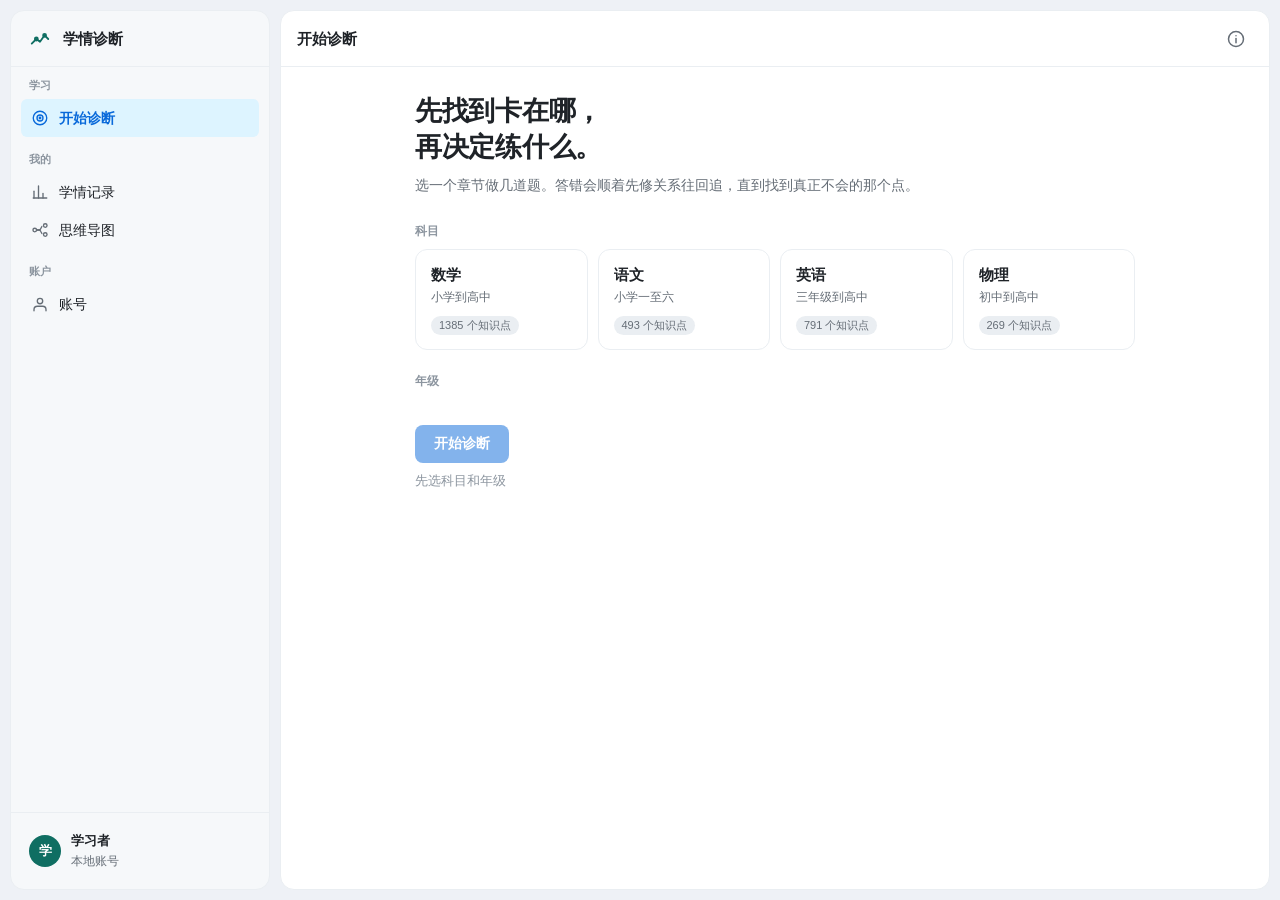
==== commit c6fe09d4: "fix: 报告链接解析错误不再被误报为题库加载失败" ====
--- a/index.html
+++ b/index.html
@@ -6,7 +6,7 @@
 <title>学情诊断 · 中小学知识图谱</title>
 <meta name="description" content="选一个章节，做几道题，顺着先修关系找到真正的薄弱根因，生成可分享的学习报告。">
 <link rel="icon" href="data:image/svg+xml,%3Csvg xmlns='http://www.w3.org/2000/svg' viewBox='0 0 32 32'%3E%3Crect width='32' height='32' rx='8' fill='%230f6e62'/%3E%3Cpath d='M9 21V11h3.2l3.3 6 3.3-6H22v10h-2.6v-5.6l-2.6 4.8h-2.1l-2.6-4.8V21z' fill='white'/%3E%3C/svg%3E">
-<link rel="stylesheet" href="assets/style.css">
+<link rel="stylesheet" href="assets/style.css?v=1031">
 </head>
 <body>
 <div class="app">
@@ -236,8 +236,8 @@
 
 <div class="toast" id="toast"></div>
 
-<script src="assets/engine.js"></script>
-<script src="assets/share.js"></script>
-<script src="assets/app.js"></script>
+<script src="assets/engine.js?v=1031"></script>
+<script src="assets/share.js?v=1031"></script>
+<script src="assets/app.js?v=1031"></script>
 </body>
 </html>
--- a/assets/style.css
+++ b/assets/style.css
@@ -42,6 +42,12 @@
   --bad: #b91c1c;
   --bad-soft: #fdeceb;
   --untested: #c8cfd8;
+
+  /* 导图专用：层带底色与连线色 */
+  --band-a: #fbfcfd;
+  --band-b: #f1f5f9;
+  --band-line: #e4eaf1;
+  --edge: #b6bfc9;
 
   --t-3: .18s;
   --t-4: .28s;
@@ -75,6 +81,10 @@
   --bad: #f85149;
   --bad-soft: #2b1618;
   --untested: #30363d;
+  --band-a: #12181f;
+  --band-b: #1a212a;
+  --band-line: #262e38;
+  --edge: #3d4650;
 }
 
 * { box-sizing: border-box; -webkit-tap-highlight-color: transparent; }
@@ -522,27 +532,135 @@
 .mind-legend .d.unknown { background: var(--untested); }
 
 .mind-wrap {
+  position: relative;
+  height: clamp(320px, 58vh, 640px);
   border: 1px solid var(--border-light);
   border-radius: var(--radius-lg);
   background: var(--bg-secondary);
-  overflow: auto;
-  padding: 8px;
-}
-.mind-wrap svg { display: block; }
+  overflow: hidden;
+  cursor: grab;
+  touch-action: none;
+  -webkit-user-select: none;
+  user-select: none;
+}
+.mind-wrap.grabbing { cursor: grabbing; }
+.mind-wrap:fullscreen { height: 100vh; border-radius: 0; border: 0; }
+.mind-wrap.fs { height: 100vh; border-radius: 0; border: 0; }
+
+/* 画布层：缩放平移都在这层的 transform 上，SVG 自己永远保持原始尺寸 */
+.mind-canvas {
+  transform-origin: 0 0;
+  will-change: transform;
+  position: absolute;
+  top: 0;
+  left: 0;
+}
+.mind-canvas svg { display: block; }
+
+/* 层带：相邻层两套色交替，否则连成一片看不出边界 */
+.band rect {
+  fill: var(--band-a);
+  stroke: var(--band-line);
+  stroke-width: 1;
+}
+.band.b rect { fill: var(--band-b); }
+.band-t { font-size: 11px; fill: var(--text-tertiary); }
+
+/* 连线 */
+.mlink {
+  stroke: var(--edge);
+  stroke-width: 1.6;
+  fill: none;
+  transition: stroke var(--t-3) var(--hm-std), opacity var(--t-3) var(--hm-std);
+}
+.mlink.hi { stroke: var(--accent-color); stroke-width: 2.4; }
+.ar-fill { fill: var(--edge); }
+.ar-fill-hi { fill: var(--accent-color); }
+
+/* 节点：圆角矩形 + 语义色描边，不再是一个个灰圆点 */
 .mnode { cursor: pointer; }
-.mnode circle { transition: stroke-width .15s; }
-.mnode:hover circle { stroke-width: 3; }
-.mnode text { font-size: 11px; fill: var(--text-primary); }
-.mlink { stroke: var(--border-color); stroke-width: 1.5; fill: none; }
-.mind-tip {
-  position: fixed; z-index: 150;
-  background: var(--text-primary); color: var(--bg-primary);
-  padding: 8px 12px; border-radius: var(--radius-md);
-  font-size: 12px; max-width: 260px; line-height: 1.5;
-  pointer-events: none; opacity: 0;
-  transition: opacity var(--t-3) var(--hm-std);
-}
-.mind-tip.on { opacity: 1; }
+.mnode rect {
+  stroke-width: 1.5;
+  transition: stroke-width .15s, opacity var(--t-3) var(--hm-std);
+}
+.mnode text {
+  font-size: 12px;
+  font-weight: 500;
+  pointer-events: none;
+}
+.mnode.mastered rect { fill: var(--ok-soft); stroke: var(--ok); }
+.mnode.mastered text { fill: var(--ok); }
+.mnode.shaky rect { fill: var(--warn-soft); stroke: var(--warn); }
+.mnode.shaky text { fill: var(--warn); }
+.mnode.weak rect { fill: var(--bad-soft); stroke: var(--bad); }
+.mnode.weak text { fill: var(--bad); }
+.mnode.unknown rect { fill: var(--bg-primary); stroke: var(--border-color); }
+.mnode.unknown text { fill: var(--text-secondary); }
+.mnode:hover rect { stroke-width: 2.5; }
+.mnode.sel rect { stroke-width: 3; }
+.mnode.pre rect { stroke-width: 2.5; }
+
+/* 点选后：无关节点压暗，聚焦关系才看得出来 */
+.mind-canvas.picked .mnode:not(.sel):not(.pre) { opacity: .42; }
+.mind-canvas.picked .mlink:not(.hi) { opacity: .3; }
+
+/* 控制条 */
+.mind-ctrl {
+  position: absolute;
+  right: 12px;
+  bottom: 12px;
+  z-index: 3;
+  display: flex;
+  align-items: center;
+  gap: 2px;
+  padding: 4px;
+  background: var(--bg-primary);
+  border: 1px solid var(--border-light);
+  border-radius: 10px;
+  box-shadow: 0 2px 10px rgba(31, 35, 40, .12);
+}
+.mc {
+  display: inline-flex;
+  align-items: center;
+  justify-content: center;
+  min-width: 30px;
+  height: 30px;
+  padding: 0 8px;
+  border: 0;
+  border-radius: var(--radius-sm);
+  background: none;
+  color: var(--text-secondary);
+  font-size: 12px;
+  cursor: pointer;
+  transition: background var(--t-3) var(--hm-std), color var(--t-3) var(--hm-std);
+}
+.mc:hover { background: var(--bg-hover); color: var(--text-primary); }
+.mc.on { color: var(--accent-color); background: var(--accent-light); }
+.mc-zoom {
+  min-width: 46px;
+  text-align: center;
+  font-size: 12px;
+  color: var(--text-secondary);
+  font-variant-numeric: tabular-nums;
+}
+.mc-sep { width: 1px; height: 18px; background: var(--border-light); margin: 0 3px; }
+#m-fs .i-ex { display: none; }
+#m-fs.on .i-ex { display: block; }
+#m-fs.on .i-fs { display: none; }
+
+.mind-hint {
+  position: absolute;
+  left: 12px;
+  bottom: 16px;
+  z-index: 2;
+  font-size: 11px;
+  color: var(--text-tertiary);
+  pointer-events: none;
+}
+@media (max-width: 768px) {
+  .mind-wrap { height: clamp(300px, 52vh, 520px); }
+  .mind-hint { display: none; }
+}
 
 /* ===== 账号 ===== */
 .ac-row { display: flex; align-items: center; gap: 16px; }
